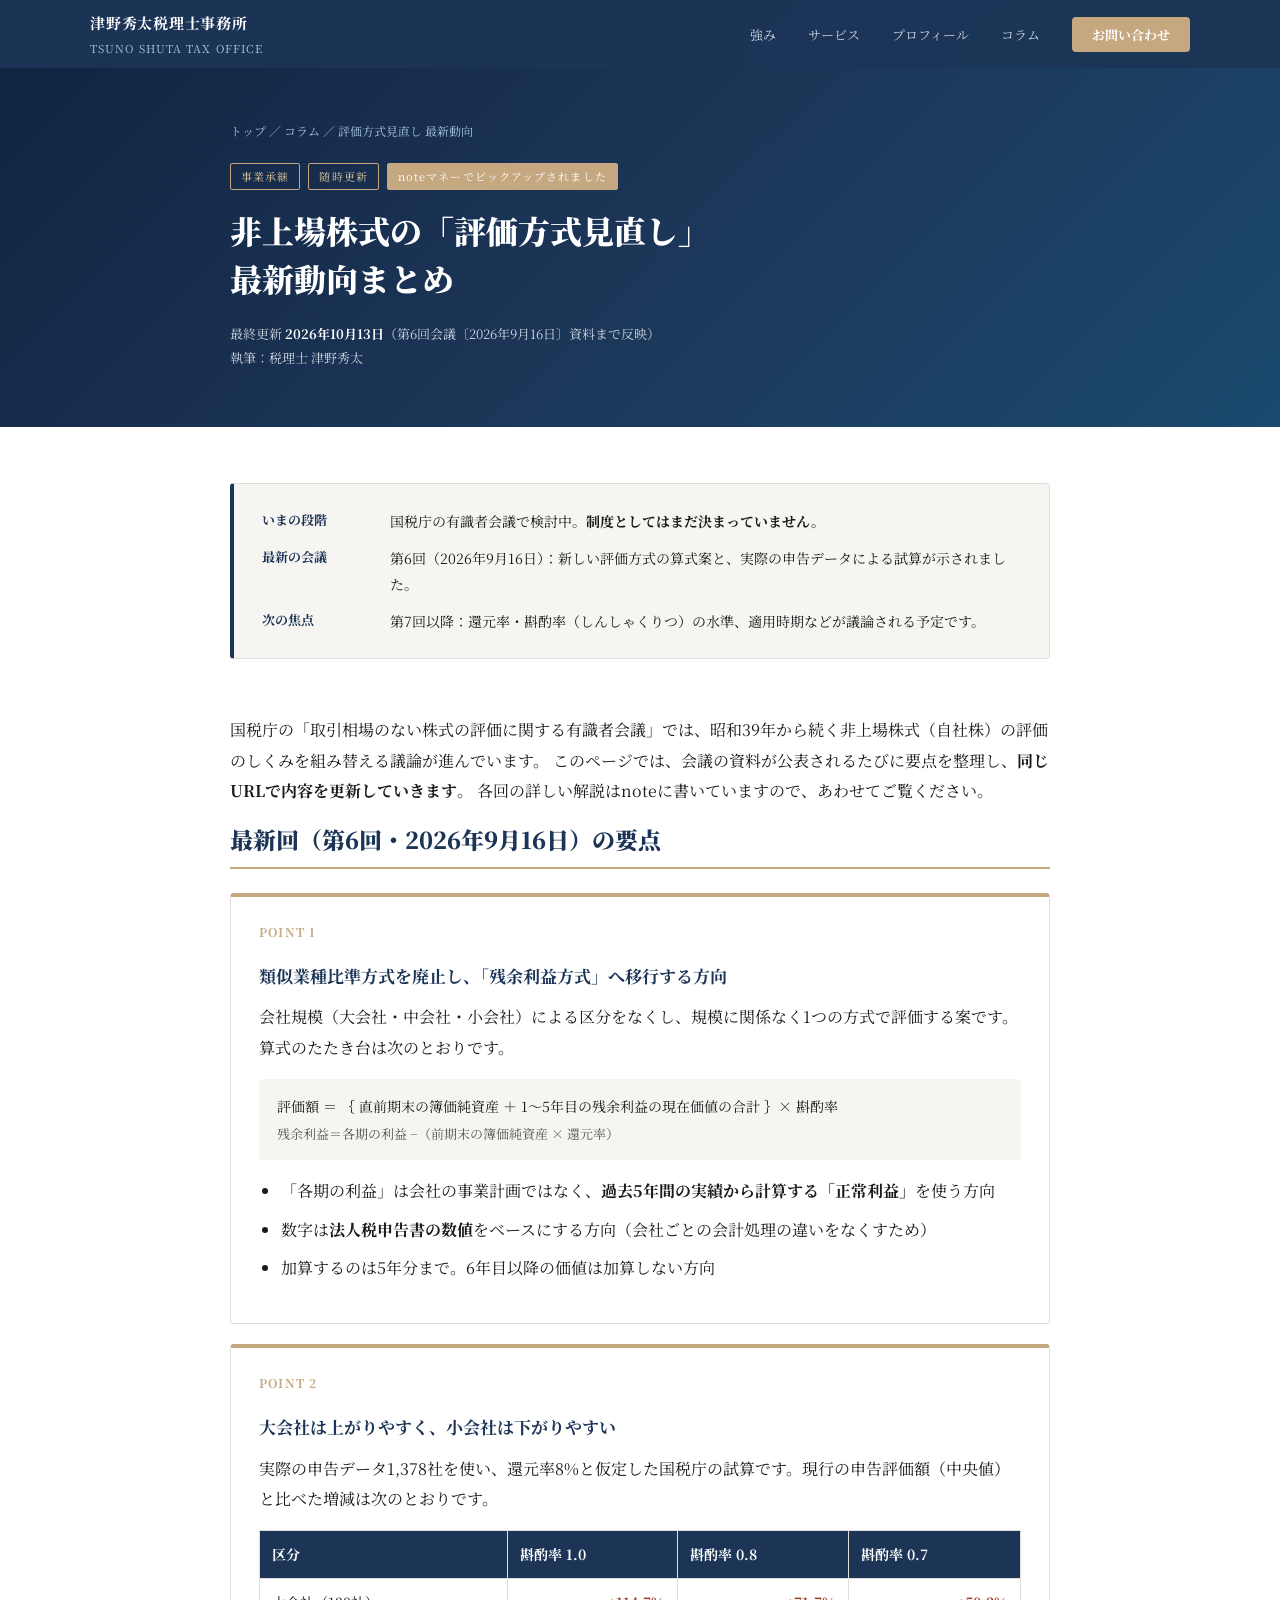
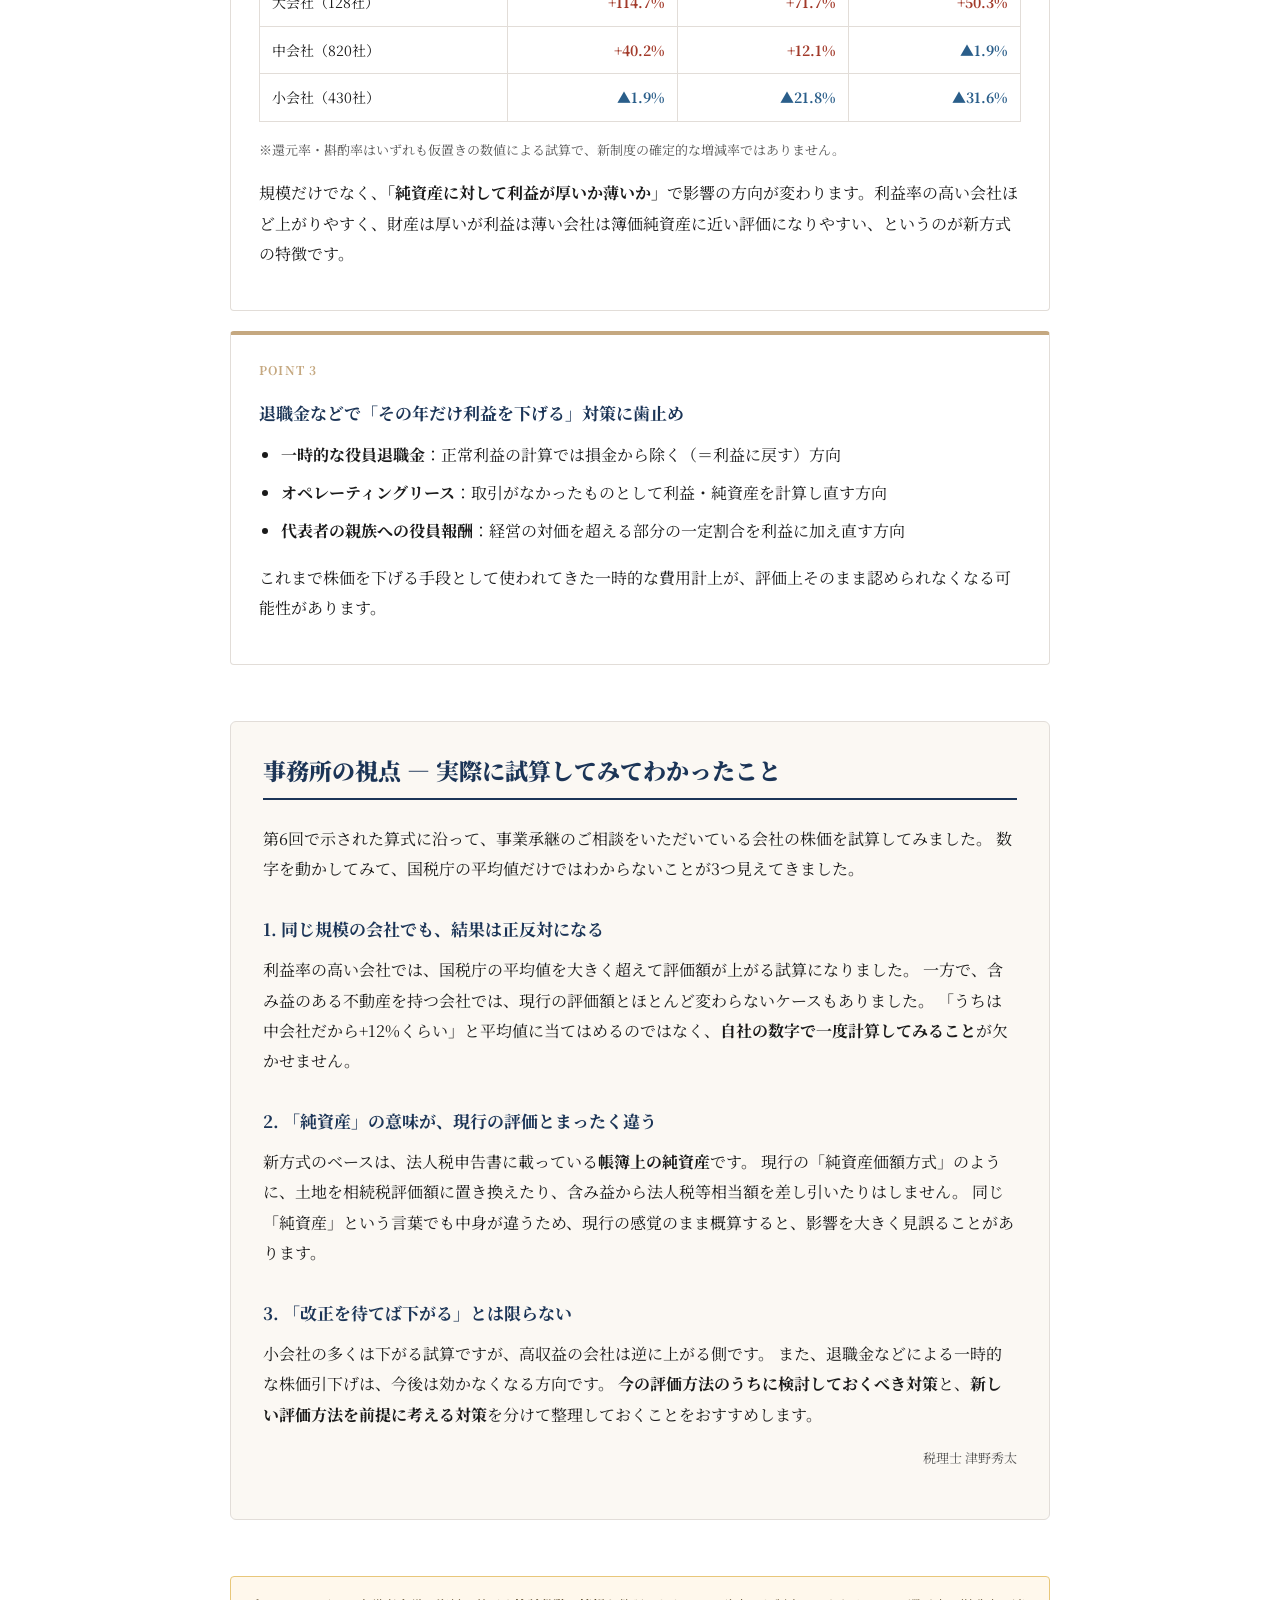
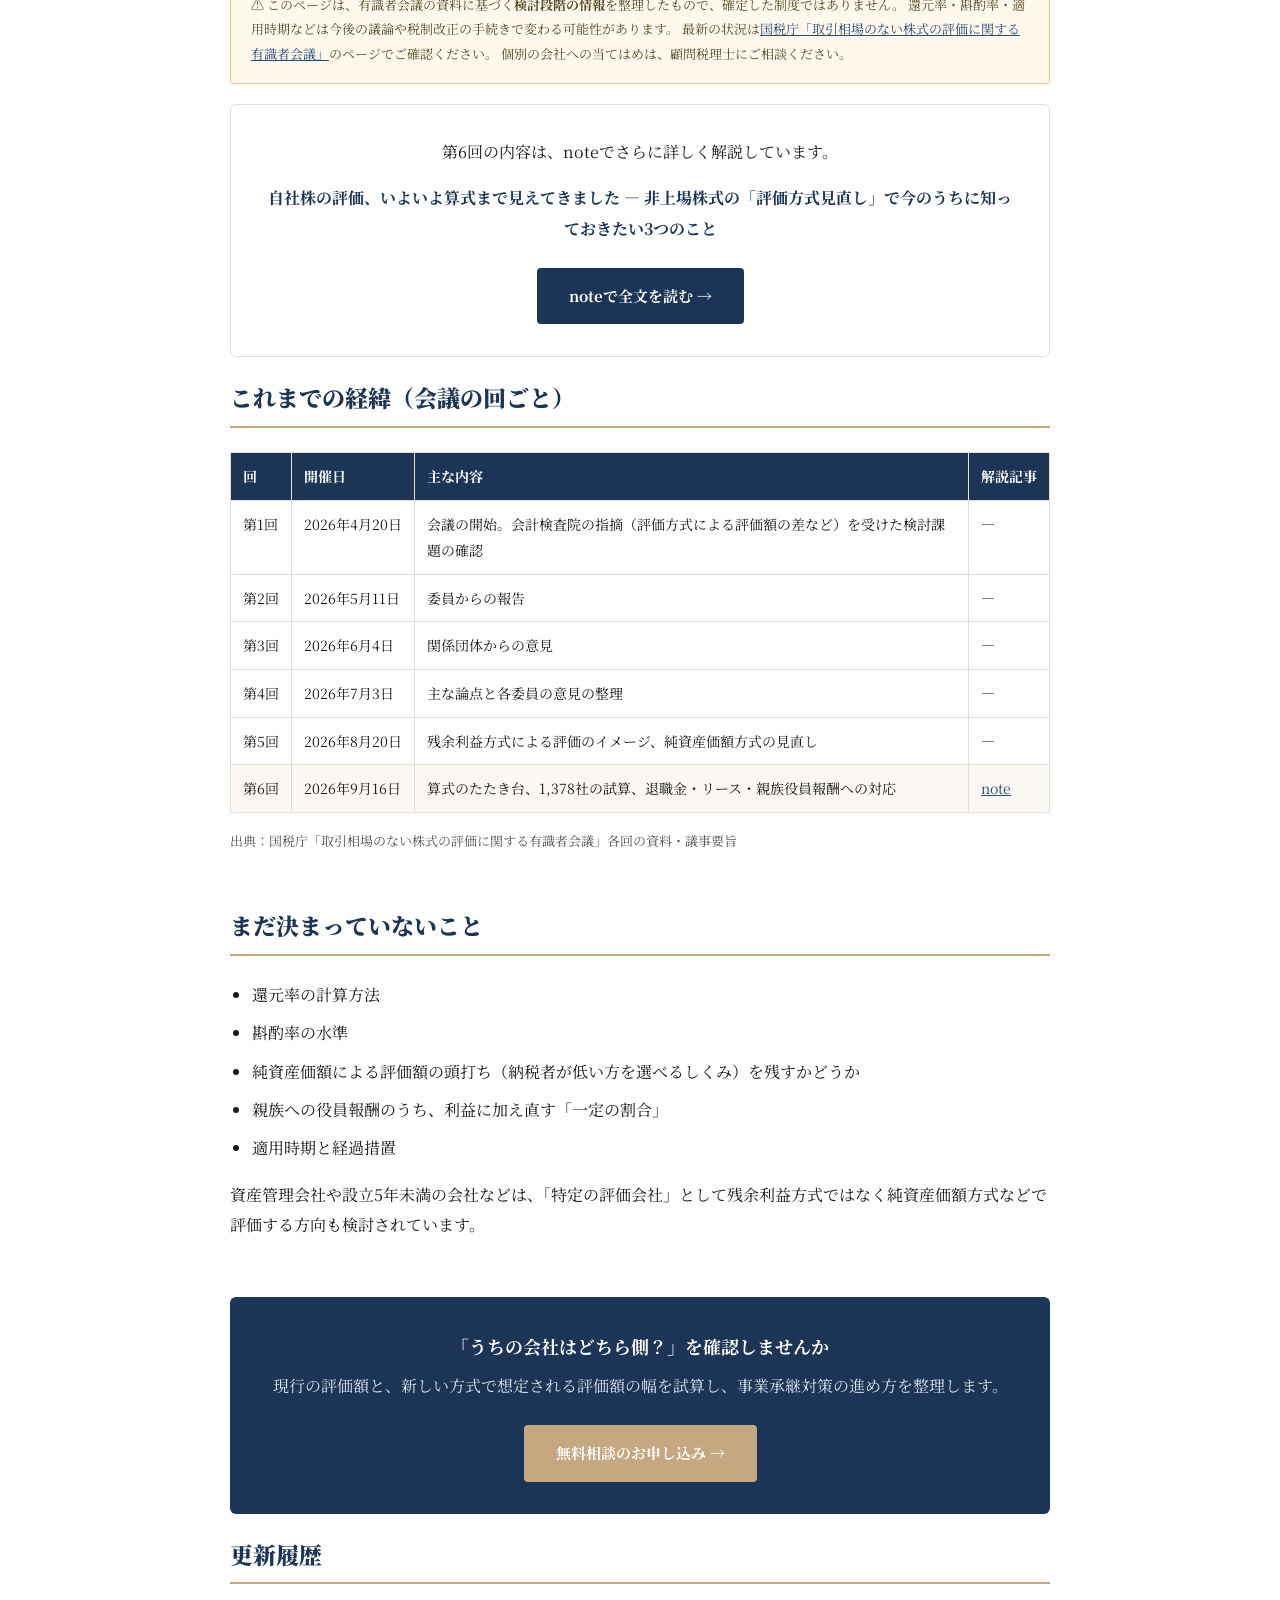
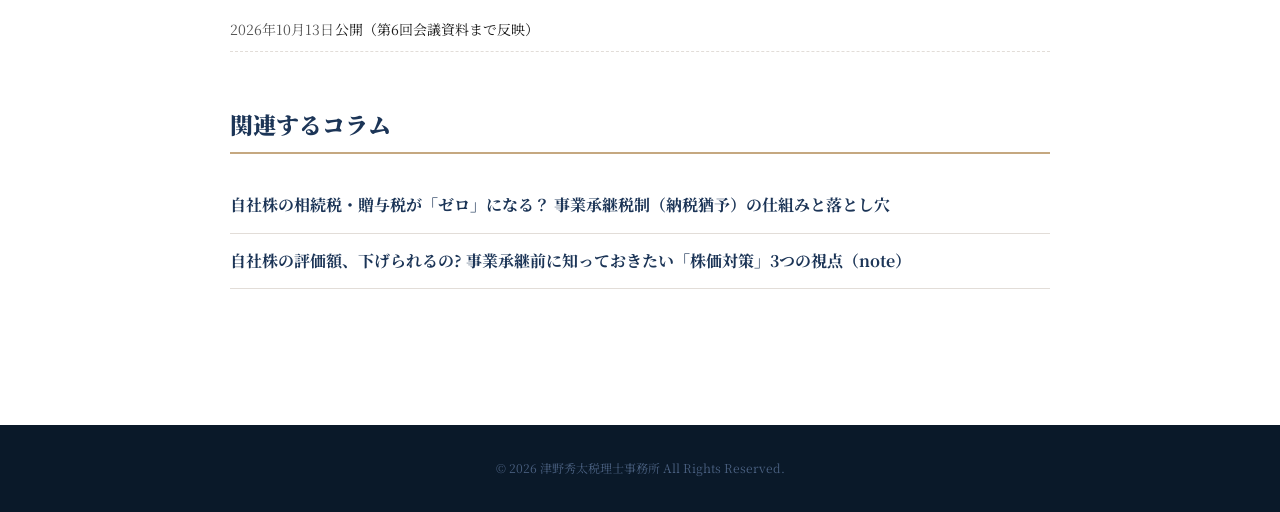
==== column/hijoujou-kabushiki-hyoka.html @ a1e41813 "Add files via upload" ====
<!DOCTYPE html>
<html lang="ja">
<head>
  <meta charset="UTF-8">
  <meta name="viewport" content="width=device-width, initial-scale=1.0">

  <!-- ===== 基本SEO ===== -->
  <title>非上場株式の「評価方式見直し」最新動向まとめ（随時更新）| 津野秀太税理士事務所</title>
  <meta name="description" content="国税庁「取引相場のない株式の評価に関する有識者会議」の議論を、会議の回ごとに要約して随時更新。類似業種比準方式の廃止と残余利益方式への移行案、会社規模別の試算、退職金等による株価対策への影響を、事業承継専門の税理士が解説します。">
  <meta name="author" content="津野秀太税理士事務所">
  <link rel="canonical" href="https://tsuno-tax.jp/column/hijoujou-kabushiki-hyoka.html">
  <link rel="icon" type="image/svg+xml" href="../favicon.svg">

  <!-- ===== OGP ===== -->
  <meta property="og:type" content="article">
  <meta property="og:url" content="https://tsuno-tax.jp/column/hijoujou-kabushiki-hyoka.html">
  <meta property="og:title" content="非上場株式の「評価方式見直し」最新動向まとめ（随時更新）">
  <meta property="og:description" content="類似業種比準方式の廃止と残余利益方式への移行案を、有識者会議の回ごとに要約。事業承継専門の税理士の視点つき。">
  <meta property="og:image" content="https://tsuno-tax.jp/og-image.svg">
  <meta property="og:locale" content="ja_JP">
  <meta name="twitter:card" content="summary_large_image">

  <!-- ===== 構造化データ ===== -->
  <script type="application/ld+json">
  {
    "@context": "https://schema.org",
    "@type": "Article",
    "headline": "非上場株式の「評価方式見直し」最新動向まとめ（随時更新）",
    "datePublished": "2026-10-13",
    "dateModified": "2026-10-13",
    "inLanguage": "ja",
    "mainEntityOfPage": "https://tsuno-tax.jp/column/hijoujou-kabushiki-hyoka.html",
    "author": { "@type": "Person", "name": "津野 秀太", "jobTitle": "税理士", "url": "https://tsuno-tax.jp/#profile" },
    "publisher": { "@type": "Organization", "name": "津野秀太税理士事務所", "url": "https://tsuno-tax.jp/" }
  }
  </script>
  <script type="application/ld+json">
  {
    "@context": "https://schema.org",
    "@type": "BreadcrumbList",
    "itemListElement": [
      { "@type": "ListItem", "position": 1, "name": "トップ", "item": "https://tsuno-tax.jp/" },
      { "@type": "ListItem", "position": 2, "name": "コラム", "item": "https://tsuno-tax.jp/#column" },
      { "@type": "ListItem", "position": 3, "name": "非上場株式の評価方式見直し 最新動向まとめ" }
    ]
  }
  </script>

  <link rel="preconnect" href="https://fonts.googleapis.com">
  <link rel="preconnect" href="https://fonts.gstatic.com" crossorigin>
  <link href="https://fonts.googleapis.com/css2?family=Noto+Serif+JP:wght@400;500;700;900&display=swap" rel="stylesheet">
  <link rel="stylesheet" href="column.css">
</head>
<body>

<!-- HEADER -->
<header>
  <div class="header-inner">
    <a href="../" class="logo">
      津野秀太税理士事務所
      <span>TSUNO SHUTA TAX OFFICE</span>
    </a>
    <nav>
      <a href="../#strength">強み</a>
      <a href="../#services">サービス</a>
      <a href="../#profile">プロフィール</a>
      <a href="../#column">コラム</a>
      <a href="../#contact" class="nav-cta">お問い合わせ</a>
    </nav>
  </div>
</header>

<!-- ARTICLE HERO -->
<div class="article-hero">
  <div class="article-hero-inner">
    <p class="breadcrumb"><a href="../">トップ</a> ／ <a href="../#column">コラム</a> ／ 評価方式見直し 最新動向</p>
    <div class="tags">
      <span class="tag">事業承継</span>
      <span class="tag">随時更新</span>
      <span class="tag solid">noteマネーでピックアップされました</span>
    </div>
    <h1>非上場株式の「評価方式見直し」<br>最新動向まとめ</h1>
    <p class="article-meta">
      最終更新 <strong><time datetime="2026-10-13">2026年10月13日</time></strong>（第6回会議〔2026年9月16日〕資料まで反映）<br>
      執筆：税理士 津野秀太
    </p>
  </div>
</div>

<main>
  <article class="article">

    <!-- 現在地 -->
    <div class="status-box">
      <dl>
        <dt>いまの段階</dt>
        <dd>国税庁の有識者会議で検討中。<strong>制度としてはまだ決まっていません。</strong></dd>
        <dt>最新の会議</dt>
        <dd>第6回（2026年9月16日）：新しい評価方式の算式案と、実際の申告データによる試算が示されました。</dd>
        <dt>次の焦点</dt>
        <dd>第7回以降：還元率・斟酌率（しんしゃくりつ）の水準、適用時期などが議論される予定です。</dd>
      </dl>
    </div>

    <p>
      国税庁の「取引相場のない株式の評価に関する有識者会議」では、昭和39年から続く非上場株式（自社株）の評価のしくみを組み替える議論が進んでいます。
      このページでは、会議の資料が公表されるたびに要点を整理し、<strong>同じURLで内容を更新していきます</strong>。
      各回の詳しい解説はnoteに書いていますので、あわせてご覧ください。
    </p>

    <!-- 最新回の要点 -->
    <section id="latest">
      <h2>最新回（第6回・2026年9月16日）の要点</h2>

      <div class="point">
        <p class="point-num">POINT 1</p>
        <h3>類似業種比準方式を廃止し、「残余利益方式」へ移行する方向</h3>
        <p>会社規模（大会社・中会社・小会社）による区分をなくし、規模に関係なく1つの方式で評価する案です。算式のたたき台は次のとおりです。</p>
        <div class="formula">
          評価額 ＝ ｛ 直前期末の簿価純資産 ＋ 1〜5年目の残余利益の現在価値の合計 ｝× 斟酌率<br>
          <span class="small">残余利益＝各期の利益 −（前期末の簿価純資産 × 還元率）</span>
        </div>
        <ul>
          <li>「各期の利益」は会社の事業計画ではなく、<strong>過去5年間の実績から計算する「正常利益」</strong>を使う方向</li>
          <li>数字は<strong>法人税申告書の数値</strong>をベースにする方向（会社ごとの会計処理の違いをなくすため）</li>
          <li>加算するのは5年分まで。6年目以降の価値は加算しない方向</li>
        </ul>
      </div>

      <div class="point">
        <p class="point-num">POINT 2</p>
        <h3>大会社は上がりやすく、小会社は下がりやすい</h3>
        <p>実際の申告データ1,378社を使い、還元率8%と仮定した国税庁の試算です。現行の申告評価額（中央値）と比べた増減は次のとおりです。</p>
        <div class="table-wrap">
          <table>
            <thead>
              <tr><th>区分</th><th>斟酌率 1.0</th><th>斟酌率 0.8</th><th>斟酌率 0.7</th></tr>
            </thead>
            <tbody>
              <tr><td>大会社（128社）</td><td class="num up">+114.7%</td><td class="num up">+71.7%</td><td class="num up">+50.3%</td></tr>
              <tr><td>中会社（820社）</td><td class="num up">+40.2%</td><td class="num up">+12.1%</td><td class="num down">▲1.9%</td></tr>
              <tr><td>小会社（430社）</td><td class="num down">▲1.9%</td><td class="num down">▲21.8%</td><td class="num down">▲31.6%</td></tr>
            </tbody>
          </table>
        </div>
        <p class="small">※還元率・斟酌率はいずれも仮置きの数値による試算で、新制度の確定的な増減率ではありません。</p>
        <p>規模だけでなく、<strong>「純資産に対して利益が厚いか薄いか」</strong>で影響の方向が変わります。利益率の高い会社ほど上がりやすく、財産は厚いが利益は薄い会社は簿価純資産に近い評価になりやすい、というのが新方式の特徴です。</p>
      </div>

      <div class="point">
        <p class="point-num">POINT 3</p>
        <h3>退職金などで「その年だけ利益を下げる」対策に歯止め</h3>
        <ul>
          <li><strong>一時的な役員退職金</strong>：正常利益の計算では損金から除く（＝利益に戻す）方向</li>
          <li><strong>オペレーティングリース</strong>：取引がなかったものとして利益・純資産を計算し直す方向</li>
          <li><strong>代表者の親族への役員報酬</strong>：経営の対価を超える部分の一定割合を利益に加え直す方向</li>
        </ul>
        <p>これまで株価を下げる手段として使われてきた一時的な費用計上が、評価上そのまま認められなくなる可能性があります。</p>
      </div>
    </section>

    <!-- 事務所の視点 -->
    <section class="viewpoint" id="viewpoint">
      <h2>事務所の視点 ― 実際に試算してみてわかったこと</h2>
      <p>
        第6回で示された算式に沿って、事業承継のご相談をいただいている会社の株価を試算してみました。
        数字を動かしてみて、国税庁の平均値だけではわからないことが3つ見えてきました。
      </p>

      <h3>1. 同じ規模の会社でも、結果は正反対になる</h3>
      <p>
        利益率の高い会社では、国税庁の平均値を大きく超えて評価額が上がる試算になりました。
        一方で、含み益のある不動産を持つ会社では、現行の評価額とほとんど変わらないケースもありました。
        「うちは中会社だから+12%くらい」と平均値に当てはめるのではなく、<strong>自社の数字で一度計算してみること</strong>が欠かせません。
      </p>

      <h3>2. 「純資産」の意味が、現行の評価とまったく違う</h3>
      <p>
        新方式のベースは、法人税申告書に載っている<strong>帳簿上の純資産</strong>です。
        現行の「純資産価額方式」のように、土地を相続税評価額に置き換えたり、含み益から法人税等相当額を差し引いたりはしません。
        同じ「純資産」という言葉でも中身が違うため、現行の感覚のまま概算すると、影響を大きく見誤ることがあります。
      </p>

      <h3>3. 「改正を待てば下がる」とは限らない</h3>
      <p>
        小会社の多くは下がる試算ですが、高収益の会社は逆に上がる側です。
        また、退職金などによる一時的な株価引下げは、今後は効かなくなる方向です。
        <strong>今の評価方法のうちに検討しておくべき対策</strong>と、<strong>新しい評価方法を前提に考える対策</strong>を分けて整理しておくことをおすすめします。
      </p>
      <p class="viewpoint-sign">税理士 津野秀太</p>
    </section>

    <div class="caution">
      ⚠️ このページは、有識者会議の資料に基づく<strong>検討段階の情報</strong>を整理したもので、確定した制度ではありません。
      還元率・斟酌率・適用時期などは今後の議論や税制改正の手続きで変わる可能性があります。
      最新の状況は<a href="https://www.nta.go.jp/about/council/kenkyu.htm#nai-hyoka" target="_blank" rel="noopener noreferrer">国税庁「取引相場のない株式の評価に関する有識者会議」</a>のページでご確認ください。
      個別の会社への当てはめは、顧問税理士にご相談ください。
    </div>

    <!-- note CTA -->
    <div class="cta-note">
      <p>第6回の内容は、noteでさらに詳しく解説しています。</p>
      <p style="font-weight:700; color:var(--navy);">自社株の評価、いよいよ算式まで見えてきました ― 非上場株式の「評価方式見直し」で今のうちに知っておきたい3つのこと</p>
      <a class="btn btn-navy" href="https://note.com/tsuno_tax/n/n883e66c4c6ab" target="_blank" rel="noopener noreferrer">noteで全文を読む →</a>
    </div>

    <!-- 経緯 -->
    <section id="timeline">
      <h2>これまでの経緯（会議の回ごと）</h2>
      <div class="table-wrap">
        <table class="nowrap-2">
          <thead>
            <tr><th>回</th><th>開催日</th><th>主な内容</th><th>解説記事</th></tr>
          </thead>
          <tbody>
            <tr><td>第1回</td><td>2026年4月20日</td><td>会議の開始。会計検査院の指摘（評価方式による評価額の差など）を受けた検討課題の確認</td><td>―</td></tr>
            <tr><td>第2回</td><td>2026年5月11日</td><td>委員からの報告</td><td>―</td></tr>
            <tr><td>第3回</td><td>2026年6月4日</td><td>関係団体からの意見</td><td>―</td></tr>
            <tr><td>第4回</td><td>2026年7月3日</td><td>主な論点と各委員の意見の整理</td><td>―</td></tr>
            <tr><td>第5回</td><td>2026年8月20日</td><td>残余利益方式による評価のイメージ、純資産価額方式の見直し</td><td>―</td></tr>
            <tr class="latest"><td>第6回</td><td>2026年9月16日</td><td>算式のたたき台、1,378社の試算、退職金・リース・親族役員報酬への対応</td><td><a href="https://note.com/tsuno_tax/n/n883e66c4c6ab" target="_blank" rel="noopener noreferrer">note</a></td></tr>
          </tbody>
        </table>
      </div>
      <p class="small">出典：国税庁「取引相場のない株式の評価に関する有識者会議」各回の資料・議事要旨</p>
    </section>

    <!-- 未確定の論点 -->
    <section id="open-issues">
      <h2>まだ決まっていないこと</h2>
      <ul>
        <li>還元率の計算方法</li>
        <li>斟酌率の水準</li>
        <li>純資産価額による評価額の頭打ち（納税者が低い方を選べるしくみ）を残すかどうか</li>
        <li>親族への役員報酬のうち、利益に加え直す「一定の割合」</li>
        <li>適用時期と経過措置</li>
      </ul>
      <p>資産管理会社や設立5年未満の会社などは、「特定の評価会社」として残余利益方式ではなく純資産価額方式などで評価する方向も検討されています。</p>
    </section>

    <!-- 相談 CTA -->
    <div class="cta-contact">
      <p style="font-size:18px; font-weight:700; color:#fff; margin-bottom:8px;">「うちの会社はどちら側？」を確認しませんか</p>
      <p>現行の評価額と、新しい方式で想定される評価額の幅を試算し、事業承継対策の進め方を整理します。</p>
      <a class="btn btn-gold" href="../#contact">無料相談のお申し込み →</a>
    </div>

    <!-- 更新履歴 -->
    <section id="history">
      <h2>更新履歴</h2>
      <ul class="history">
        <li><time datetime="2026-10-13">2026年10月13日</time>公開（第6回会議資料まで反映）</li>
      </ul>
    </section>

    <!-- 関連記事 -->
    <section id="related">
      <h2>関連するコラム</h2>
      <ul class="related">
        <li><a href="jigyo-shokei-zeisei.html">自社株の相続税・贈与税が「ゼロ」になる？ 事業承継税制（納税猶予）の仕組みと落とし穴</a></li>
        <li><a href="https://note.com/tsuno_tax/n/n528cb661531a" target="_blank" rel="noopener noreferrer">自社株の評価額、下げられるの? 事業承継前に知っておきたい「株価対策」3つの視点（note）</a></li>
      </ul>
    </section>

  </article>
</main>

<!-- FOOTER -->
<footer>
  <p>&copy; 2026 津野秀太税理士事務所 All Rights Reserved.</p>
</footer>

</body>
</html>
---- column/column.css ----
/* コラム要約ページ共通スタイル（トップページ index.html の配色・書体に合わせる） */
*, *::before, *::after { box-sizing: border-box; margin: 0; padding: 0; }

:root {
  --navy: #1C3557;
  --navy-light: #2A4E7A;
  --gold: #c5a880;
  --gold-light: #dcc49a;
  --text: #1A1A1A;
  --text-sub: #555;
  --bg: #FFFFFF;
  --bg-light: #F7F5F2;
  --border: #E2DDD8;
  --note-bg: #FBF8F3;
  --warn-bg: #FFF8EC;
  --warn-border: #E8C77A;
}

html { scroll-behavior: smooth; }

body {
  font-family: 'Noto Serif JP', 'メイリオ', serif;
  color: var(--text);
  background: var(--bg);
  line-height: 1.9;
}

a { color: var(--navy-light); }

/* ========== HEADER ========== */
header {
  position: fixed;
  top: 0; left: 0; right: 0;
  background: rgba(28, 53, 87, 0.97);
  backdrop-filter: blur(8px);
  z-index: 100;
  padding: 0 40px;
}
.header-inner {
  max-width: 1100px;
  margin: 0 auto;
  display: flex;
  align-items: center;
  justify-content: space-between;
  height: 68px;
}
.logo {
  color: #fff;
  font-size: 15px;
  font-weight: 700;
  letter-spacing: 0.05em;
  text-decoration: none;
}
.logo span {
  display: block;
  font-size: 11px;
  font-weight: 400;
  color: #A8C4E0;
  letter-spacing: 0.1em;
}
nav a {
  color: #cbd5e0;
  text-decoration: none;
  font-size: 13px;
  margin-left: 28px;
  transition: color 0.2s;
}
nav a:hover { color: var(--gold-light); }
.nav-cta {
  background: var(--gold);
  color: #fff !important;
  padding: 8px 20px;
  border-radius: 4px;
  font-weight: 700;
}
.nav-cta:hover { background: var(--gold-light); }

/* ========== ARTICLE HERO ========== */
.article-hero {
  background: linear-gradient(135deg, #0F2340 0%, #1C3557 50%, #1A4A6E 100%);
  color: #fff;
  padding: 120px 40px 56px;
}
.article-hero-inner { max-width: 820px; margin: 0 auto; }
.breadcrumb { font-size: 12px; color: #A8C4E0; margin-bottom: 20px; }
.breadcrumb a { color: #A8C4E0; text-decoration: none; }
.breadcrumb a:hover { color: var(--gold-light); }
.tags { display: flex; flex-wrap: wrap; gap: 8px; margin-bottom: 16px; }
.tag {
  font-size: 11px;
  letter-spacing: 0.1em;
  border: 1px solid var(--gold);
  color: var(--gold-light);
  padding: 2px 10px;
  border-radius: 2px;
}
.tag.solid { background: var(--gold); color: #fff; }
.article-hero h1 {
  font-size: clamp(22px, 3.2vw, 32px);
  font-weight: 900;
  line-height: 1.5;
  margin-bottom: 20px;
}
.article-meta { font-size: 13px; color: #cbd5e0; }
.article-meta strong { color: #fff; }

/* ========== BODY ========== */
main { padding: 56px 40px 80px; }
.article { max-width: 820px; margin: 0 auto; }
.article section { margin-bottom: 56px; }
.article h2 {
  font-size: clamp(19px, 2.4vw, 23px);
  font-weight: 900;
  color: var(--navy);
  line-height: 1.5;
  padding-bottom: 10px;
  border-bottom: 2px solid var(--gold);
  margin-bottom: 24px;
}
.article h3 {
  font-size: 17px;
  font-weight: 700;
  color: var(--navy);
  margin: 28px 0 10px;
}
.article p { margin-bottom: 16px; }
.article ul, .article ol { margin: 0 0 16px 1.4em; }
.article li { margin-bottom: 8px; }
.small { font-size: 13px; color: var(--text-sub); }

/* 現在地ボックス */
.status-box {
  background: var(--bg-light);
  border: 1px solid var(--border);
  border-left: 4px solid var(--navy);
  border-radius: 4px;
  padding: 24px 28px;
  margin-bottom: 56px;
}
.status-box dl { display: grid; grid-template-columns: 7em 1fr; gap: 10px 16px; }
.status-box dt { font-size: 13px; font-weight: 700; color: var(--navy); }
.status-box dd { font-size: 14px; }

/* 要点カード */
.point {
  border: 1px solid var(--border);
  border-top: 4px solid var(--gold);
  border-radius: 4px;
  padding: 24px 28px;
  margin-bottom: 20px;
}
.point-num { font-size: 12px; color: var(--gold); letter-spacing: 0.1em; font-weight: 700; }
.point h3 { margin-top: 4px; }
.formula {
  background: var(--bg-light);
  border-radius: 4px;
  padding: 14px 18px;
  font-size: 14px;
  margin: 12px 0 16px;
}

/* 表 */
.table-wrap { overflow-x: auto; margin: 16px 0; -webkit-overflow-scrolling: touch; }
table { border-collapse: collapse; width: 100%; font-size: 14px; }
th, td { border: 1px solid var(--border); padding: 10px 12px; text-align: left; vertical-align: top; }
thead th { background: var(--navy); color: #fff; font-weight: 700; white-space: nowrap; }
td.num { text-align: right; white-space: nowrap; }
.up { color: #A23A2A; font-weight: 700; }
.down { color: #2A5E8A; font-weight: 700; }
tr.latest td { background: var(--note-bg); }
table.nowrap-2 td:nth-child(-n+2) { white-space: nowrap; }

/* 事務所の視点 */
.viewpoint {
  background: var(--note-bg);
  border: 1px solid var(--border);
  border-radius: 6px;
  padding: 32px;
}
.viewpoint h2 { border-bottom-color: var(--navy); }
.viewpoint-sign { text-align: right; font-size: 13px; color: var(--text-sub); margin-top: 8px; }

/* 注意書き */
.caution {
  background: var(--warn-bg);
  border: 1px solid var(--warn-border);
  border-radius: 4px;
  padding: 16px 20px;
  font-size: 13px;
  color: #5A4A2A;
  margin: 20px 0;
}

/* CTA */
.cta-note, .cta-contact {
  border-radius: 6px;
  padding: 32px;
  text-align: center;
  margin-bottom: 24px;
}
.cta-note { border: 1px solid var(--border); }
.cta-contact { background: var(--navy); color: #fff; }
.cta-contact p { color: #dbe4ee; }
.btn {
  display: inline-block;
  text-decoration: none;
  font-weight: 700;
  font-size: 15px;
  padding: 14px 32px;
  border-radius: 4px;
  margin-top: 8px;
  transition: opacity 0.2s;
}
.btn:hover { opacity: 0.85; }
.btn-navy { background: var(--navy); color: #fff; }
.btn-gold { background: var(--gold); color: #fff; }

/* 更新履歴 */
.history { list-style: none; margin-left: 0 !important; font-size: 14px; }
.history li { padding: 8px 0; border-bottom: 1px dashed var(--border); }
.history time { display: inline-block; min-width: 7.5em; color: var(--text-sub); }

/* 関連記事 */
.related { list-style: none; margin-left: 0 !important; }
.related li { border-bottom: 1px solid var(--border); padding: 12px 0; margin: 0; }
.related a { text-decoration: none; color: var(--navy); font-weight: 700; }
.related a:hover { color: var(--navy-light); text-decoration: underline; }

footer {
  background: #0A1929;
  padding: 32px 40px;
  text-align: center;
  font-size: 12px;
  color: #4A6080;
}

/* ========== RESPONSIVE ========== */
@media (max-width: 768px) {
  header { padding: 0 16px; }
  nav { display: none; }
  .article-hero { padding: 96px 16px 40px; }
  main { padding: 40px 16px 64px; }
  .status-box, .point, .viewpoint, .cta-note, .cta-contact { padding: 20px; }
  .status-box dl { grid-template-columns: 1fr; gap: 2px; }
  .status-box dd { margin-bottom: 10px; }
  footer { padding: 24px 16px; }
}
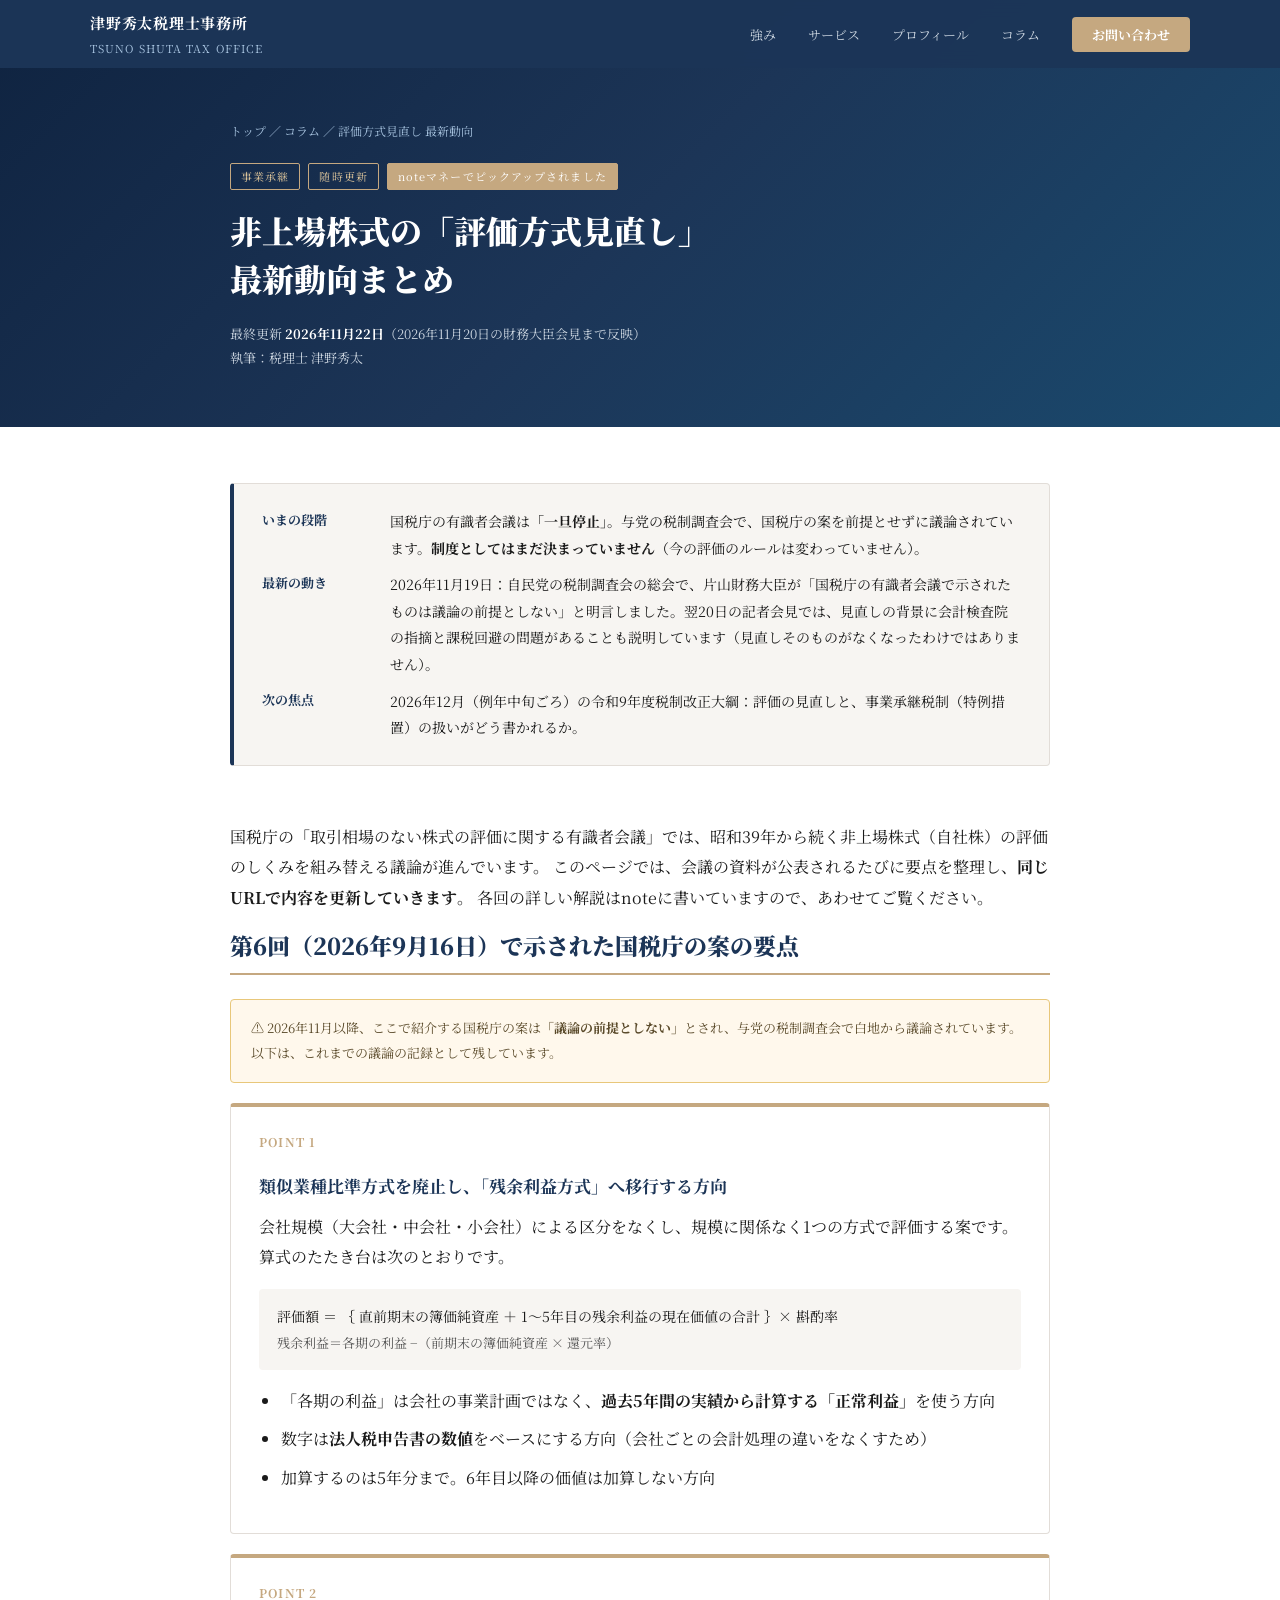
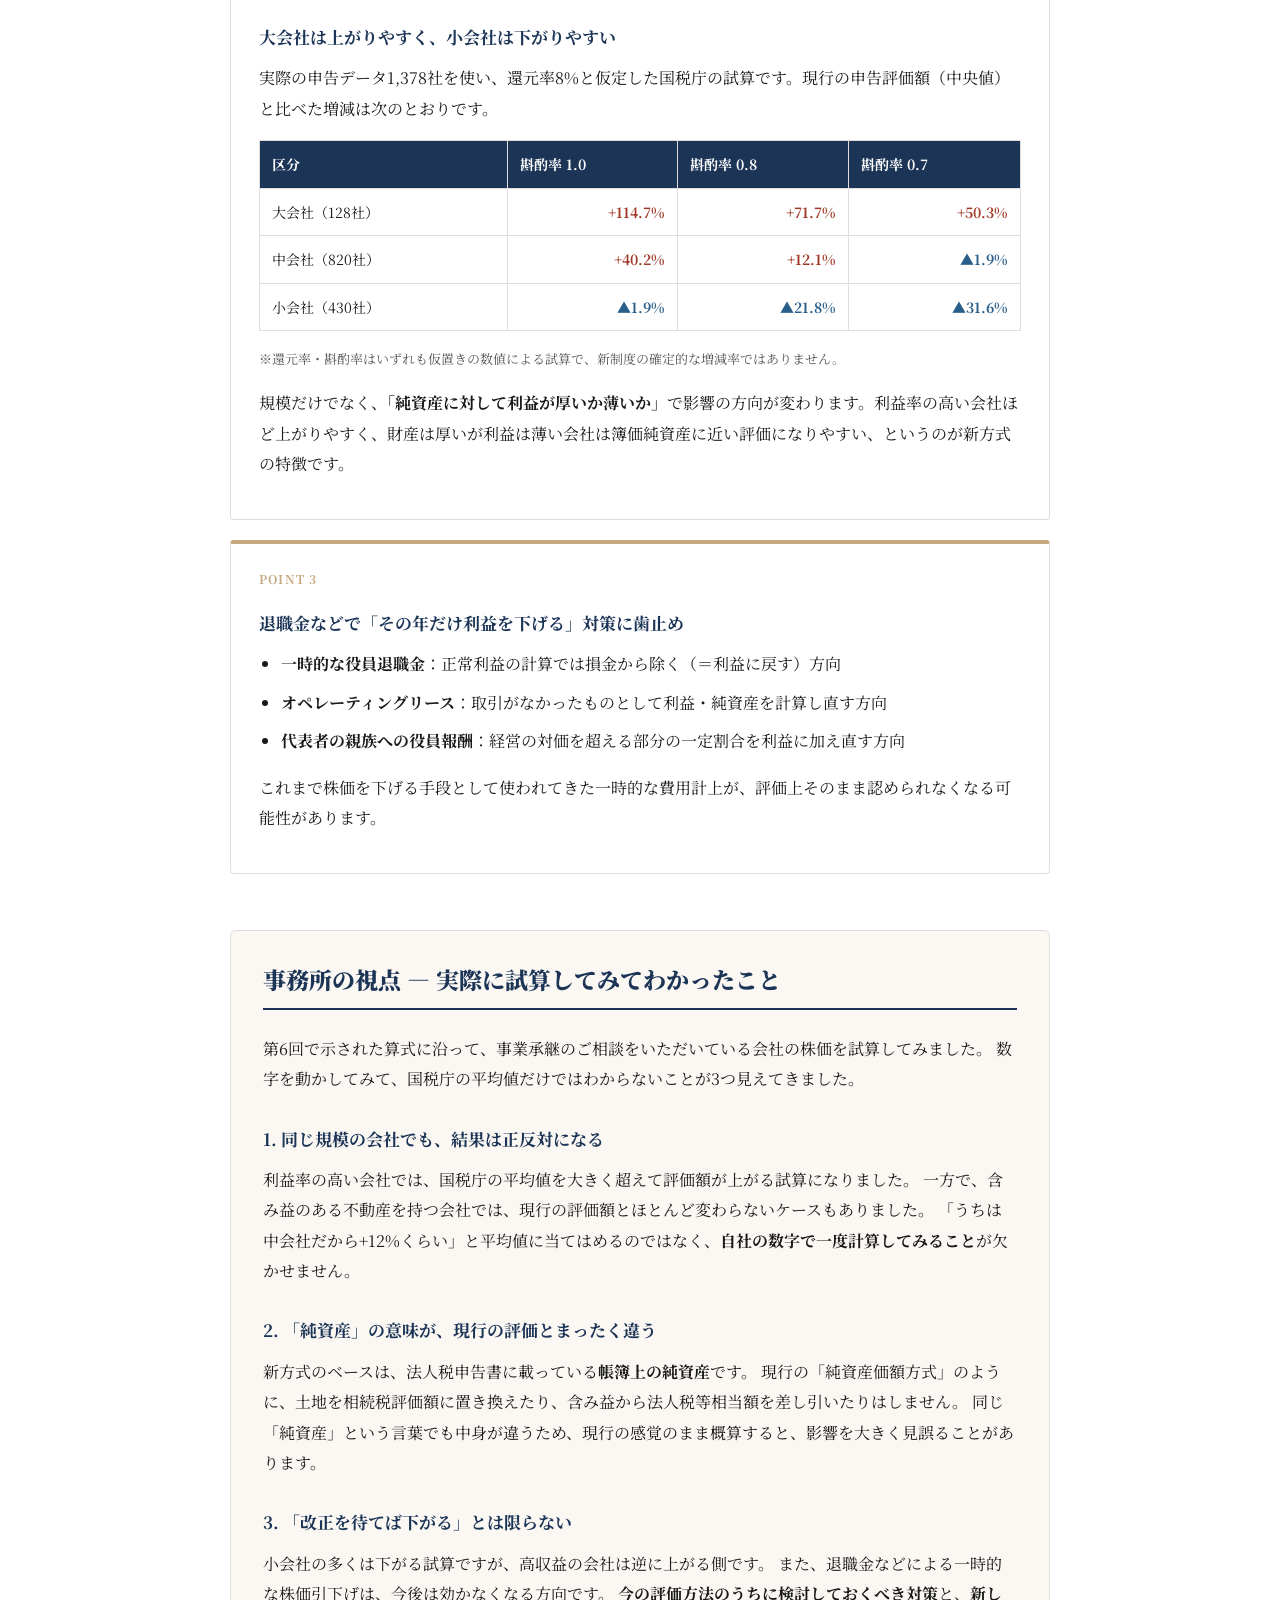
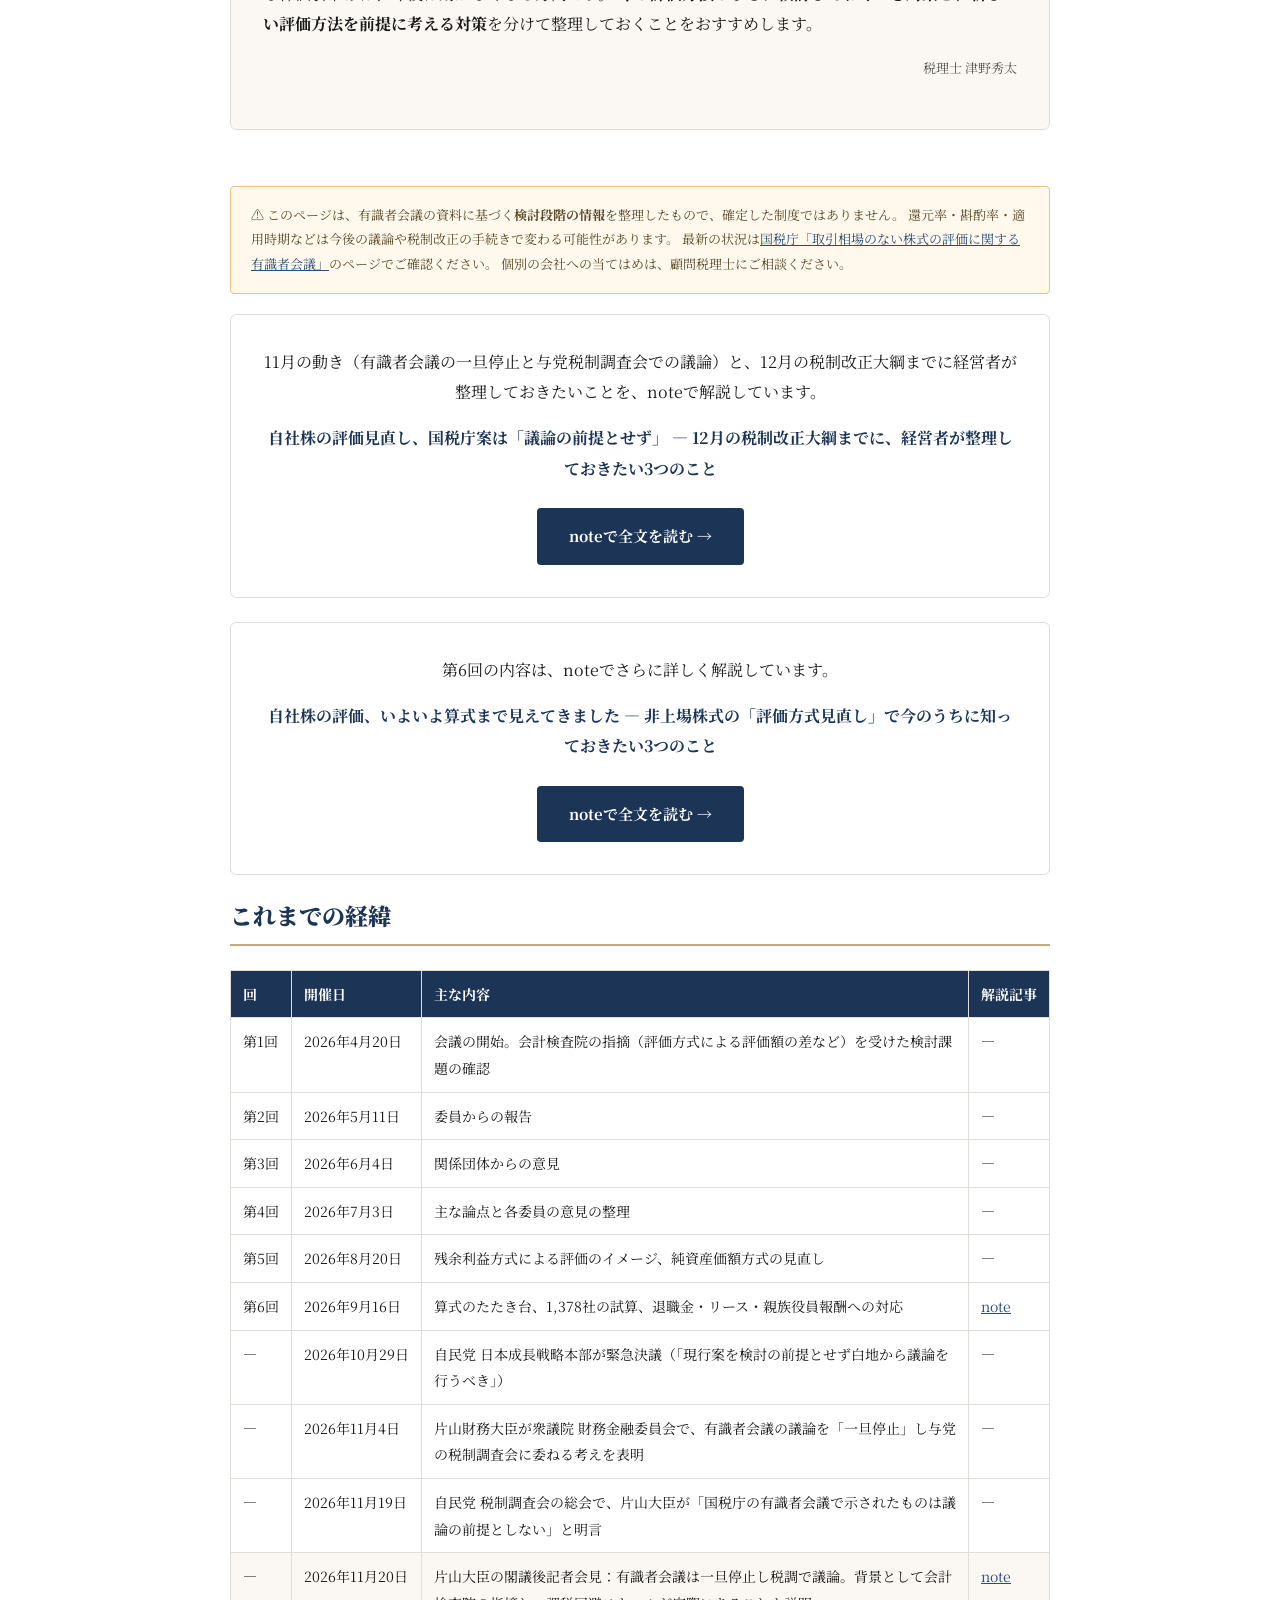
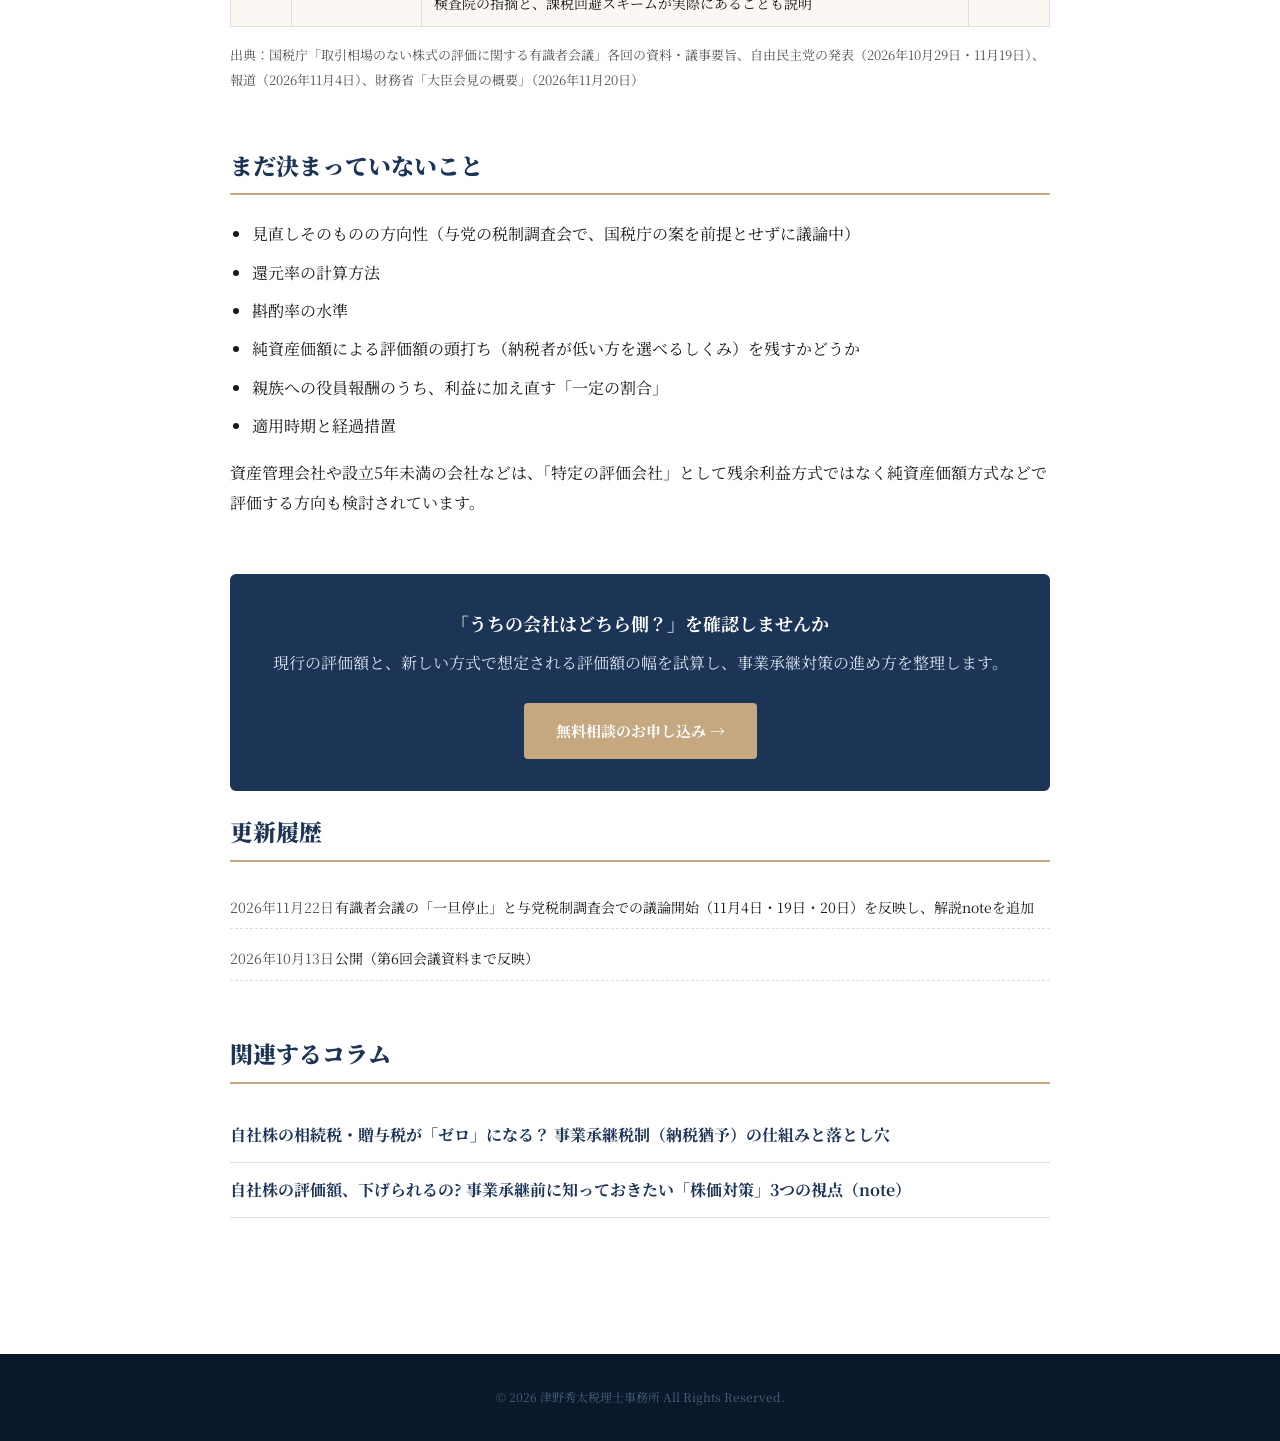
==== commit 1ad3a74a: "Add files via upload" ====
--- a/column/hijoujou-kabushiki-hyoka.html
+++ b/column/hijoujou-kabushiki-hyoka.html
@@ -27,7 +27,7 @@
     "@type": "Article",
     "headline": "非上場株式の「評価方式見直し」最新動向まとめ（随時更新）",
     "datePublished": "2026-10-13",
-    "dateModified": "2026-10-13",
+    "dateModified": "2026-11-22",
     "inLanguage": "ja",
     "mainEntityOfPage": "https://tsuno-tax.jp/column/hijoujou-kabushiki-hyoka.html",
     "author": { "@type": "Person", "name": "津野 秀太", "jobTitle": "税理士", "url": "https://tsuno-tax.jp/#profile" },
@@ -81,7 +81,7 @@
     </div>
     <h1>非上場株式の「評価方式見直し」<br>最新動向まとめ</h1>
     <p class="article-meta">
-      最終更新 <strong><time datetime="2026-10-13">2026年10月13日</time></strong>（第6回会議〔2026年9月16日〕資料まで反映）<br>
+      最終更新 <strong><time datetime="2026-11-22">2026年11月22日</time></strong>（2026年11月20日の財務大臣会見まで反映）<br>
       執筆：税理士 津野秀太
     </p>
   </div>
@@ -94,11 +94,11 @@
     <div class="status-box">
       <dl>
         <dt>いまの段階</dt>
-        <dd>国税庁の有識者会議で検討中。<strong>制度としてはまだ決まっていません。</strong></dd>
-        <dt>最新の会議</dt>
-        <dd>第6回（2026年9月16日）：新しい評価方式の算式案と、実際の申告データによる試算が示されました。</dd>
+        <dd>国税庁の有識者会議は<strong>「一旦停止」</strong>。与党の税制調査会で、国税庁の案を前提とせずに議論されています。<strong>制度としてはまだ決まっていません</strong>（今の評価のルールは変わっていません）。</dd>
+        <dt>最新の動き</dt>
+        <dd>2026年11月19日：自民党の税制調査会の総会で、片山財務大臣が「国税庁の有識者会議で示されたものは議論の前提としない」と明言しました。翌20日の記者会見では、見直しの背景に会計検査院の指摘と課税回避の問題があることも説明しています（見直しそのものがなくなったわけではありません）。</dd>
         <dt>次の焦点</dt>
-        <dd>第7回以降：還元率・斟酌率（しんしゃくりつ）の水準、適用時期などが議論される予定です。</dd>
+        <dd>2026年12月（例年中旬ごろ）の令和9年度税制改正大綱：評価の見直しと、事業承継税制（特例措置）の扱いがどう書かれるか。</dd>
       </dl>
     </div>
 
@@ -110,7 +110,10 @@
 
     <!-- 最新回の要点 -->
     <section id="latest">
-      <h2>最新回（第6回・2026年9月16日）の要点</h2>
+      <h2>第6回（2026年9月16日）で示された国税庁の案の要点</h2>
+      <div class="caution">
+        ⚠️ 2026年11月以降、ここで紹介する国税庁の案は<strong>「議論の前提としない」</strong>とされ、与党の税制調査会で白地から議論されています。以下は、これまでの議論の記録として残しています。
+      </div>
 
       <div class="point">
         <p class="point-num">POINT 1</p>
@@ -197,6 +200,13 @@
       個別の会社への当てはめは、顧問税理士にご相談ください。
     </div>
 
+    <!-- note CTA（最新） -->
+    <div class="cta-note">
+      <p>11月の動き（有識者会議の一旦停止と与党税制調査会での議論）と、12月の税制改正大綱までに経営者が整理しておきたいことを、noteで解説しています。</p>
+      <p style="font-weight:700; color:var(--navy);">自社株の評価見直し、国税庁案は「議論の前提とせず」 ― 12月の税制改正大綱までに、経営者が整理しておきたい3つのこと</p>
+      <a class="btn btn-navy" href="https://note.com/tsuno_tax/n/n4b60854922dc" target="_blank" rel="noopener noreferrer">noteで全文を読む →</a>
+    </div>
+
     <!-- note CTA -->
     <div class="cta-note">
       <p>第6回の内容は、noteでさらに詳しく解説しています。</p>
@@ -206,7 +216,7 @@
 
     <!-- 経緯 -->
     <section id="timeline">
-      <h2>これまでの経緯（会議の回ごと）</h2>
+      <h2>これまでの経緯</h2>
       <div class="table-wrap">
         <table class="nowrap-2">
           <thead>
@@ -218,17 +228,22 @@
             <tr><td>第3回</td><td>2026年6月4日</td><td>関係団体からの意見</td><td>―</td></tr>
             <tr><td>第4回</td><td>2026年7月3日</td><td>主な論点と各委員の意見の整理</td><td>―</td></tr>
             <tr><td>第5回</td><td>2026年8月20日</td><td>残余利益方式による評価のイメージ、純資産価額方式の見直し</td><td>―</td></tr>
-            <tr class="latest"><td>第6回</td><td>2026年9月16日</td><td>算式のたたき台、1,378社の試算、退職金・リース・親族役員報酬への対応</td><td><a href="https://note.com/tsuno_tax/n/n883e66c4c6ab" target="_blank" rel="noopener noreferrer">note</a></td></tr>
+            <tr><td>第6回</td><td>2026年9月16日</td><td>算式のたたき台、1,378社の試算、退職金・リース・親族役員報酬への対応</td><td><a href="https://note.com/tsuno_tax/n/n883e66c4c6ab" target="_blank" rel="noopener noreferrer">note</a></td></tr>
+            <tr><td>―</td><td>2026年10月29日</td><td>自民党 日本成長戦略本部が緊急決議（「現行案を検討の前提とせず白地から議論を行うべき」）</td><td>―</td></tr>
+            <tr><td>―</td><td>2026年11月4日</td><td>片山財務大臣が衆議院 財務金融委員会で、有識者会議の議論を「一旦停止」し与党の税制調査会に委ねる考えを表明</td><td>―</td></tr>
+            <tr><td>―</td><td>2026年11月19日</td><td>自民党 税制調査会の総会で、片山大臣が「国税庁の有識者会議で示されたものは議論の前提としない」と明言</td><td>―</td></tr>
+            <tr class="latest"><td>―</td><td>2026年11月20日</td><td>片山大臣の閣議後記者会見：有識者会議は一旦停止し税調で議論。背景として会計検査院の指摘と、課税回避スキームが実際にあることも説明</td><td><a href="https://note.com/tsuno_tax/n/n4b60854922dc" target="_blank" rel="noopener noreferrer">note</a></td></tr>
           </tbody>
         </table>
       </div>
-      <p class="small">出典：国税庁「取引相場のない株式の評価に関する有識者会議」各回の資料・議事要旨</p>
+      <p class="small">出典：国税庁「取引相場のない株式の評価に関する有識者会議」各回の資料・議事要旨、自由民主党の発表（2026年10月29日・11月19日）、報道（2026年11月4日）、財務省「大臣会見の概要」（2026年11月20日）</p>
     </section>
 
     <!-- 未確定の論点 -->
     <section id="open-issues">
       <h2>まだ決まっていないこと</h2>
       <ul>
+        <li>見直しそのものの方向性（与党の税制調査会で、国税庁の案を前提とせずに議論中）</li>
         <li>還元率の計算方法</li>
         <li>斟酌率の水準</li>
         <li>純資産価額による評価額の頭打ち（納税者が低い方を選べるしくみ）を残すかどうか</li>
@@ -249,6 +264,7 @@
     <section id="history">
       <h2>更新履歴</h2>
       <ul class="history">
+        <li><time datetime="2026-11-22">2026年11月22日</time>有識者会議の「一旦停止」と与党税制調査会での議論開始（11月4日・19日・20日）を反映し、解説noteを追加</li>
         <li><time datetime="2026-10-13">2026年10月13日</time>公開（第6回会議資料まで反映）</li>
       </ul>
     </section>
